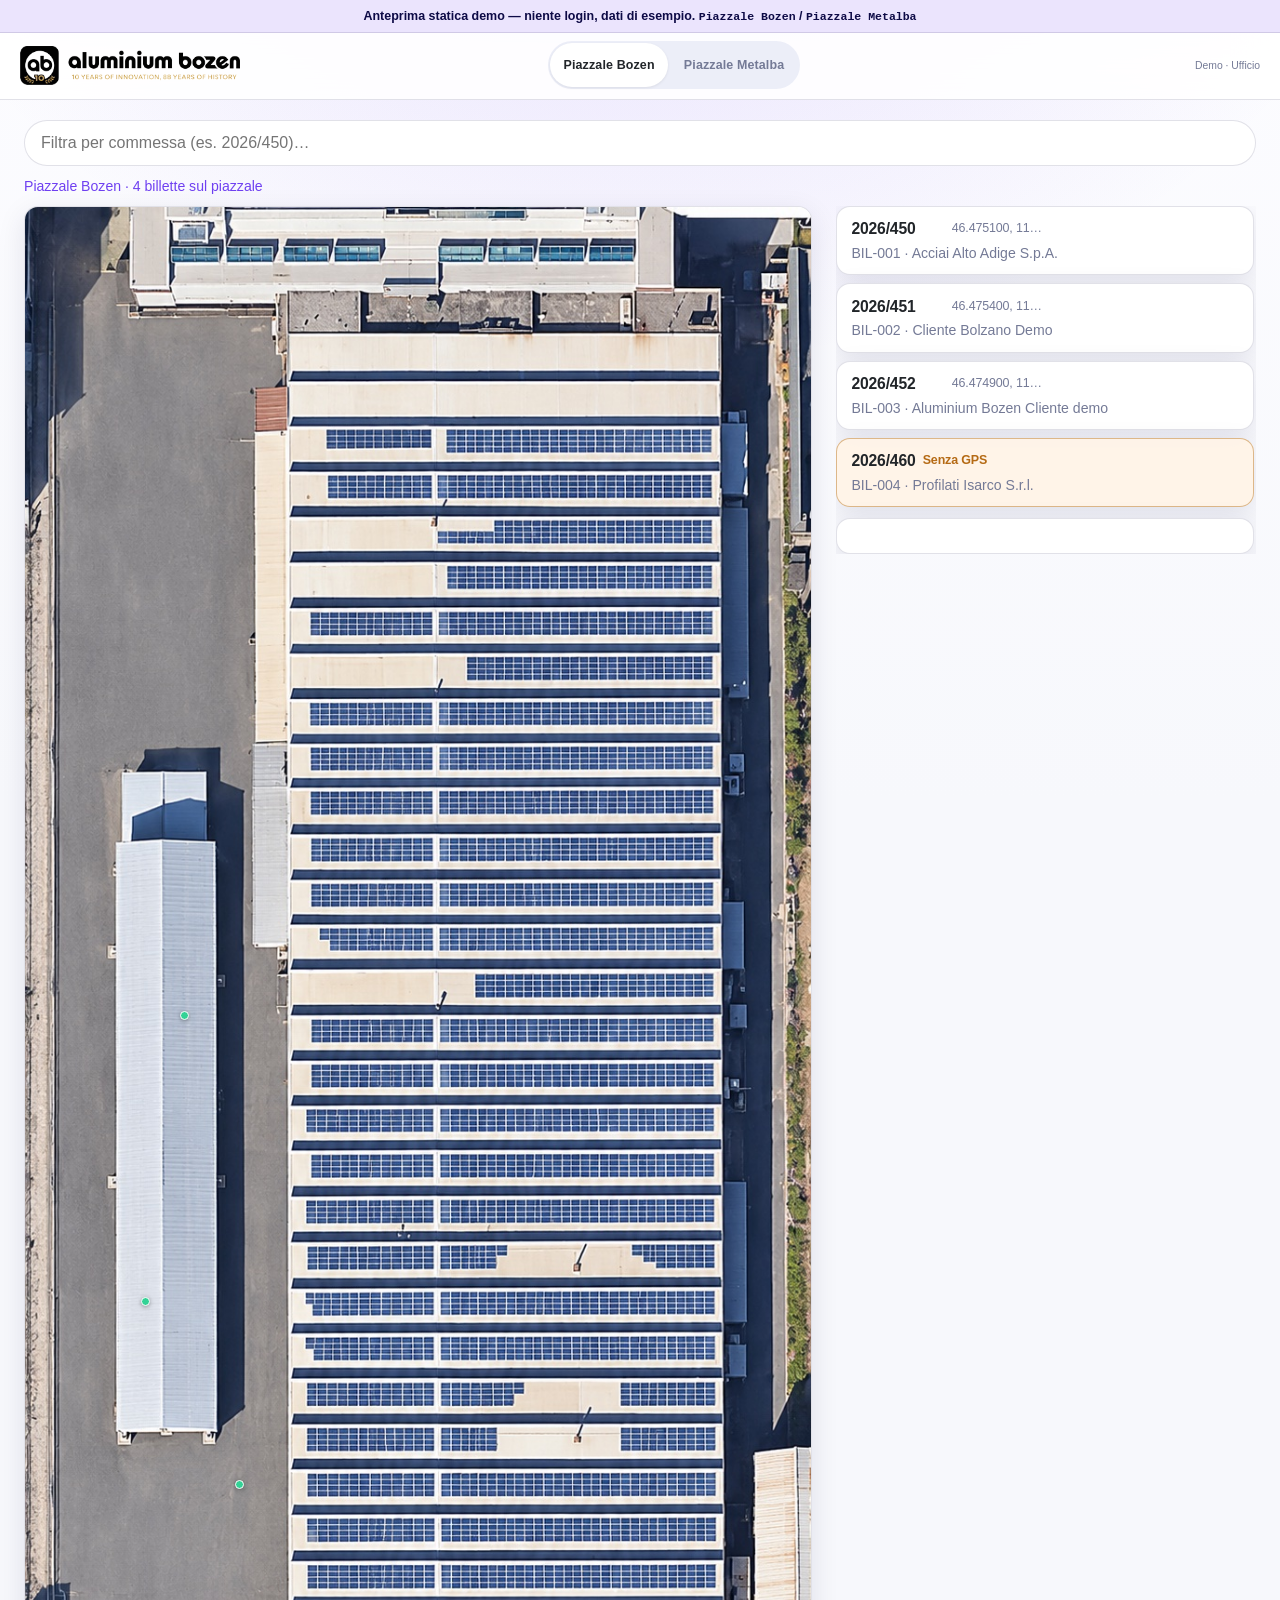
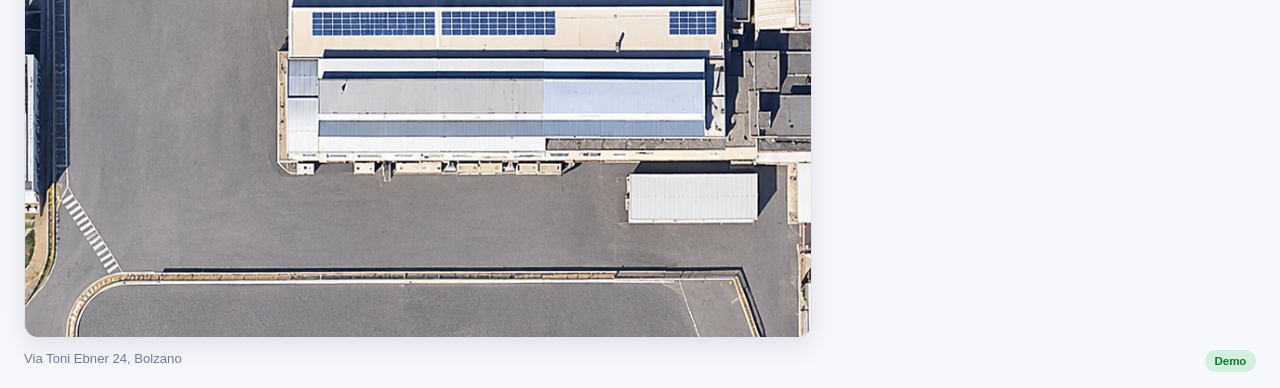
==== index.html @ ae21b8aa "feat: anteprima statica Piazzali per GitHub Pages Mappa demo con switcher siti e billette Aluminium " ====
<!DOCTYPE html>
<html lang="it">
  <head>
    <meta charset="UTF-8" />
    <meta http-equiv="refresh" content="0; url=preview/" />
    <title>Piazzali — anteprima</title>
    <link rel="canonical" href="preview/" />
  </head>
  <body>
    <p><a href="preview/">Apri anteprima Piazzali</a></p>
  </body>
</html>
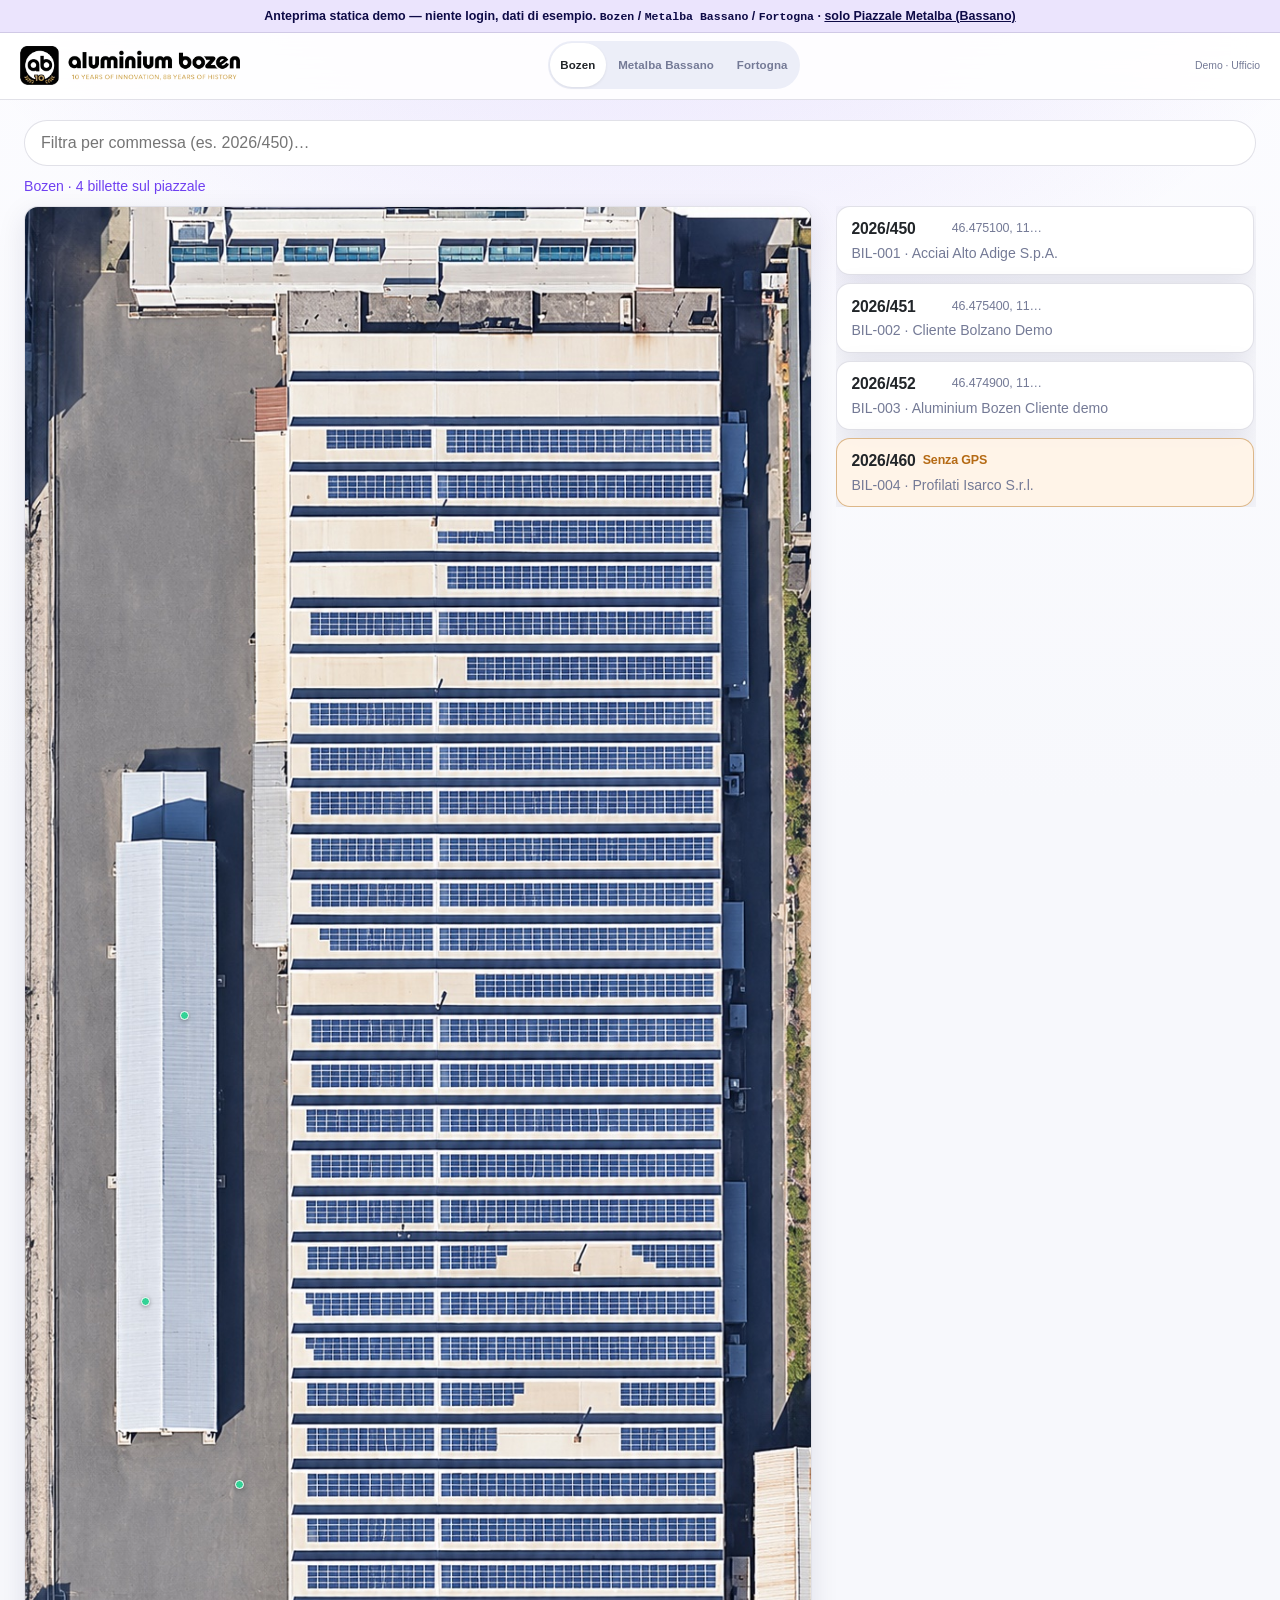
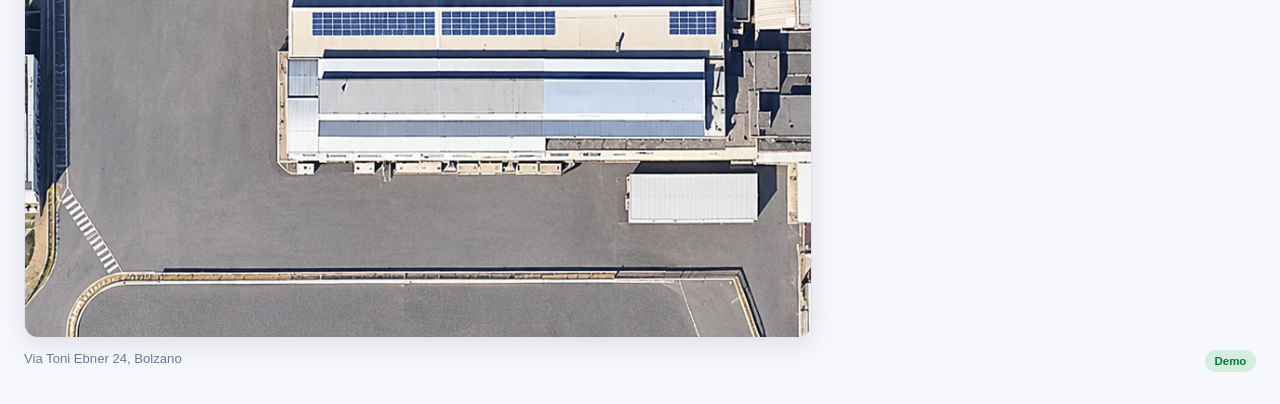
==== commit 10184142: "feat: anteprima Piazzale Metalba Bassano + tre siti" ====
--- a/index.html
+++ b/index.html
@@ -7,6 +7,9 @@
     <link rel="canonical" href="preview/" />
   </head>
   <body>
-    <p><a href="preview/">Apri anteprima Piazzali</a></p>
+    <p>
+      <a href="preview/">Anteprima Piazzali</a> ·
+      <a href="preview/bassano.html">Piazzale Metalba (Bassano)</a>
+    </p>
   </body>
 </html>
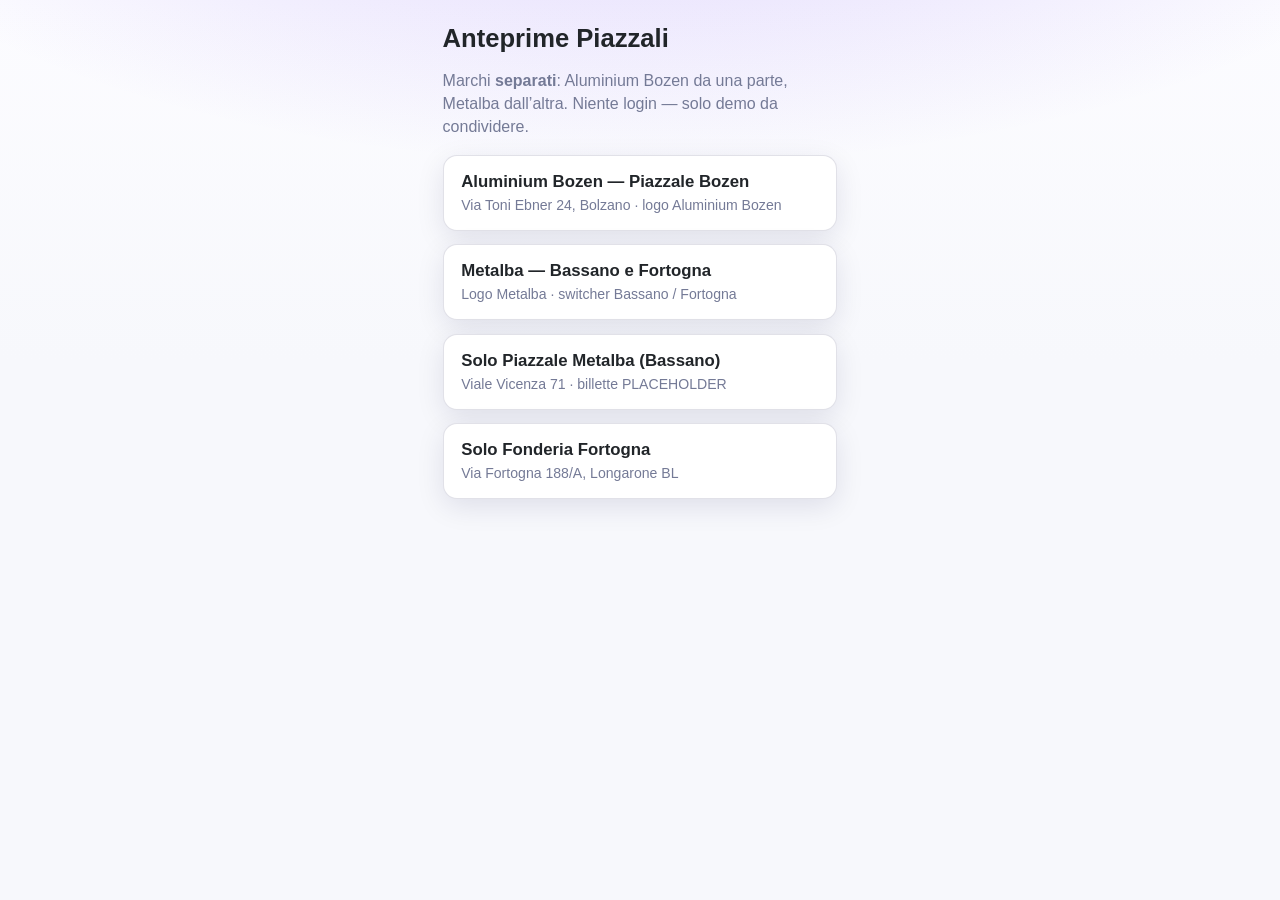
==== commit 0008664f: "feat: anteprime marchi separati Bozen / Metalba" ====
--- a/index.html
+++ b/index.html
@@ -3,13 +3,13 @@
   <head>
     <meta charset="UTF-8" />
     <meta http-equiv="refresh" content="0; url=preview/" />
-    <title>Piazzali — anteprima</title>
-    <link rel="canonical" href="preview/" />
+    <title>Piazzali — anteprime</title>
   </head>
   <body>
     <p>
-      <a href="preview/">Anteprima Piazzali</a> ·
-      <a href="preview/bassano.html">Piazzale Metalba (Bassano)</a>
+      <a href="preview/">Hub anteprime</a> ·
+      <a href="preview/bozen.html">Aluminium Bozen</a> ·
+      <a href="preview/metalba.html">Metalba</a>
     </p>
   </body>
 </html>
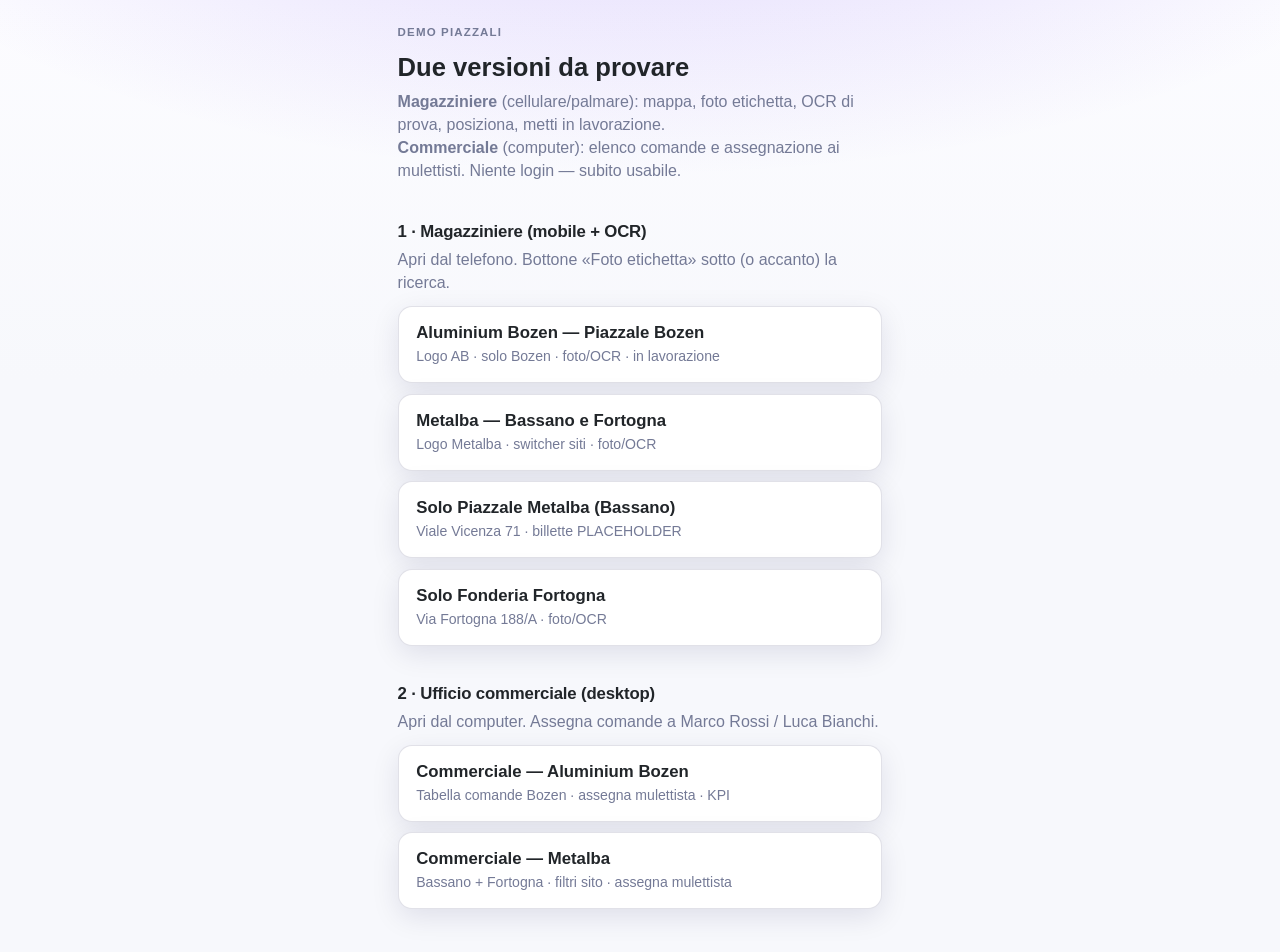
==== commit 23304614: "feat(preview): magazziniere OCR + commerciale desktop Demo completa con foto etichetta e assegnazion" ====
--- a/index.html
+++ b/index.html
@@ -8,8 +8,10 @@
   <body>
     <p>
       <a href="preview/">Hub anteprime</a> ·
-      <a href="preview/bozen.html">Aluminium Bozen</a> ·
-      <a href="preview/metalba.html">Metalba</a>
+      <a href="preview/bozen.html">Magazziniere Bozen</a> ·
+      <a href="preview/metalba.html">Magazziniere Metalba</a> ·
+      <a href="preview/commerciale-bozen.html">Commerciale Bozen</a> ·
+      <a href="preview/commerciale-metalba.html">Commerciale Metalba</a>
     </p>
   </body>
 </html>
